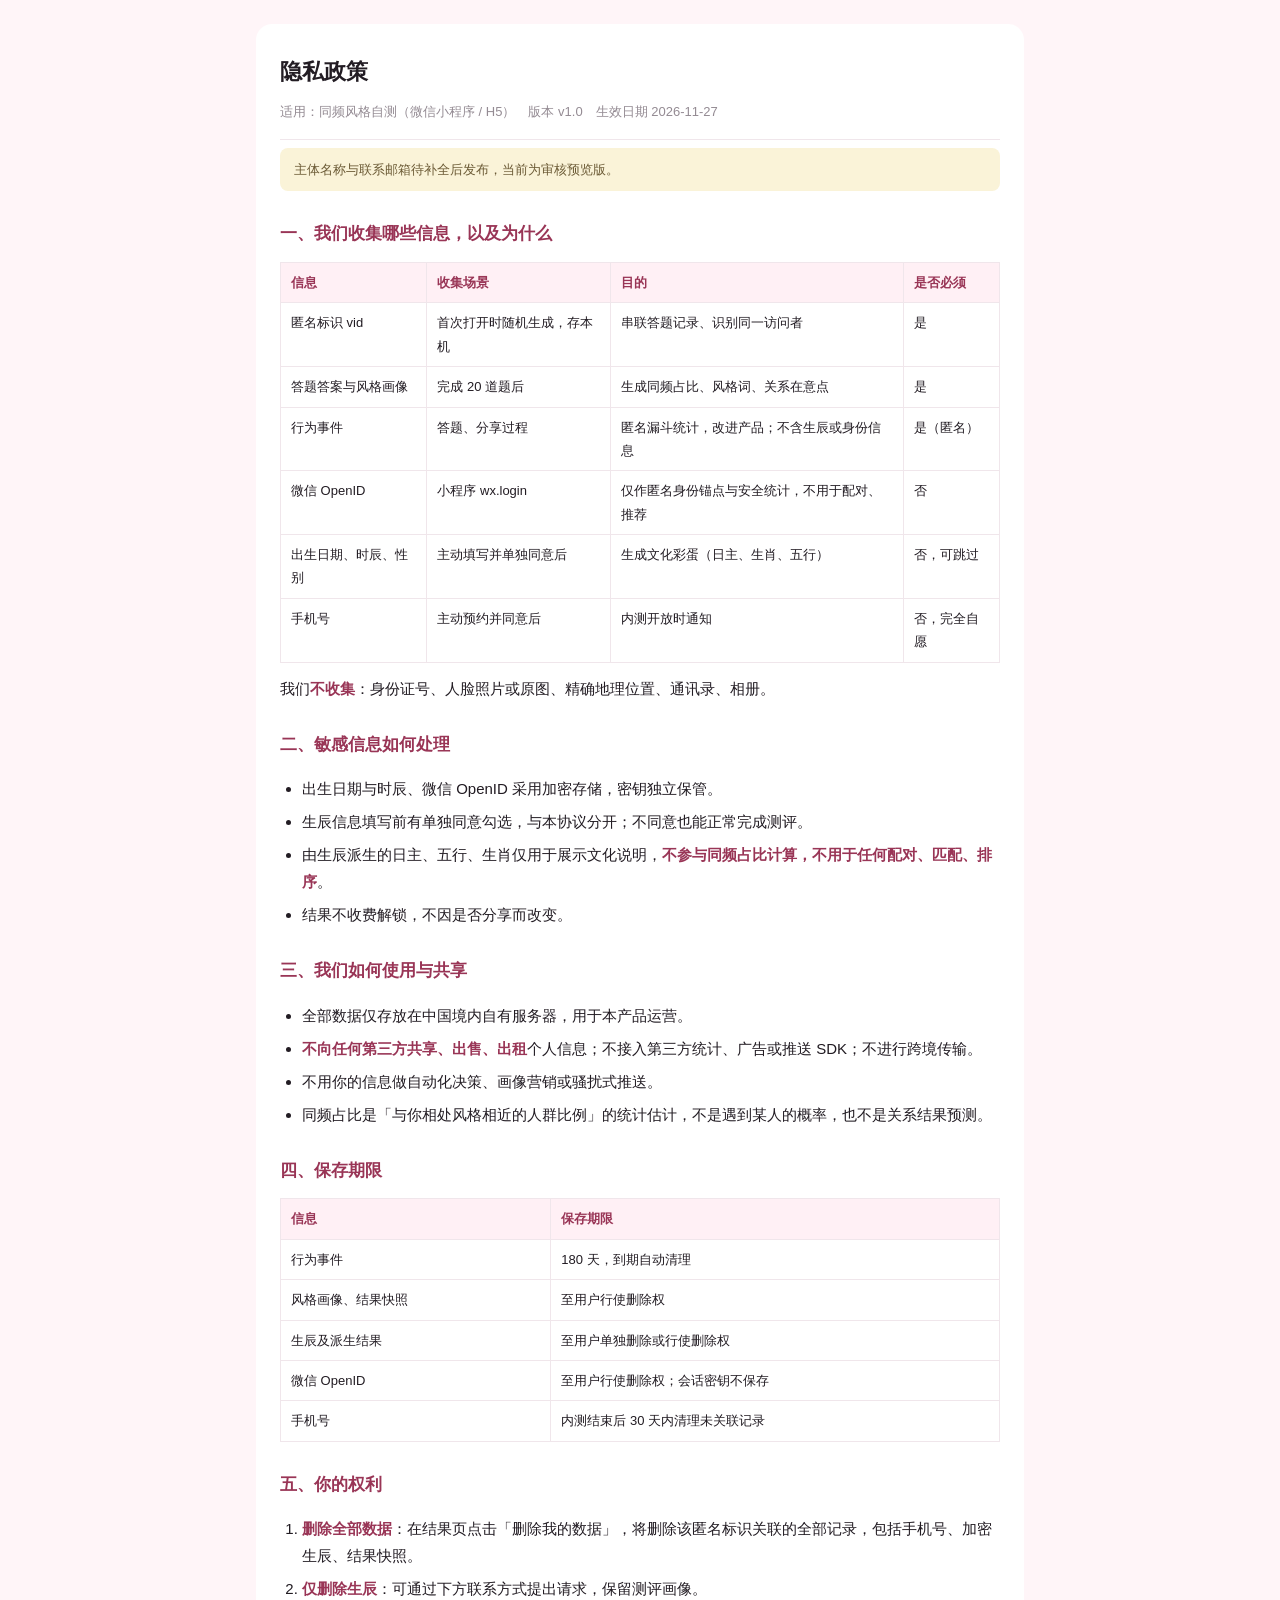
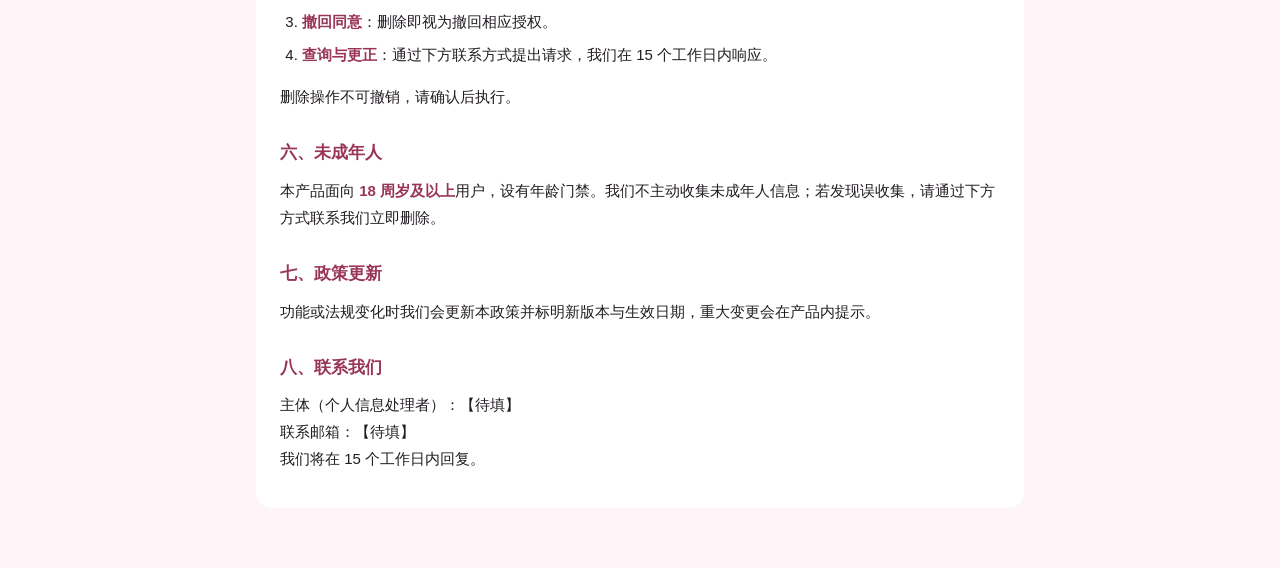
==== apps/stage0-h5/legal/privacy.html @ cea57706 "feat(legal): 补齐提审合规文档与删除权入口 - docs/privacy-policy.md / terms-of-service.md：隐私政策与用户协议正文 - docs/12-sub" ====
<!DOCTYPE html>
<html lang="zh-CN">
<head>
<meta charset="utf-8">
<meta name="viewport" content="width=device-width, initial-scale=1">
<title>隐私政策 · 同频风格自测</title>
<style>
  body { margin:0; padding:24px 18px 60px; background:#fff5f8; color:#221c23; font:15px/1.8 -apple-system,BlinkMacSystemFont,"PingFang SC","Microsoft YaHei",sans-serif; }
  main { max-width:720px; margin:0 auto; background:#fff; border-radius:16px; padding:28px 24px; }
  h1 { font-size:22px; margin:0 0 8px; }
  h2 { font-size:17px; margin:28px 0 8px; color:#993556; }
  p { margin:8px 0; }
  .meta { color:#948b93; font-size:13px; border-bottom:1px solid #f0e6eb; padding-bottom:16px; }
  table { width:100%; border-collapse:collapse; font-size:13px; margin:12px 0; }
  th,td { border:1px solid #f0e6eb; padding:8px 10px; text-align:left; vertical-align:top; }
  th { background:#fff0f5; color:#993556; }
  ol,ul { padding-left:22px; }
  li { margin:6px 0; }
  strong { color:#993556; }
  .todo { background:#faf3d8; color:#6b5a35; padding:10px 14px; border-radius:8px; font-size:13px; }
  a { color:#e63a77; }
</style>
</head>
<body>
<main>
<h1>隐私政策</h1>
<p class="meta">适用：同频风格自测（微信小程序 / H5）　版本 v1.0　生效日期 2026-11-27</p>
<p class="todo">主体名称与联系邮箱待补全后发布，当前为审核预览版。</p>

<h2>一、我们收集哪些信息，以及为什么</h2>
<table>
<tr><th>信息</th><th>收集场景</th><th>目的</th><th>是否必须</th></tr>
<tr><td>匿名标识 vid</td><td>首次打开时随机生成，存本机</td><td>串联答题记录、识别同一访问者</td><td>是</td></tr>
<tr><td>答题答案与风格画像</td><td>完成 20 道题后</td><td>生成同频占比、风格词、关系在意点</td><td>是</td></tr>
<tr><td>行为事件</td><td>答题、分享过程</td><td>匿名漏斗统计，改进产品；不含生辰或身份信息</td><td>是（匿名）</td></tr>
<tr><td>微信 OpenID</td><td>小程序 wx.login</td><td>仅作匿名身份锚点与安全统计，不用于配对、推荐</td><td>否</td></tr>
<tr><td>出生日期、时辰、性别</td><td>主动填写并单独同意后</td><td>生成文化彩蛋（日主、生肖、五行）</td><td>否，可跳过</td></tr>
<tr><td>手机号</td><td>主动预约并同意后</td><td>内测开放时通知</td><td>否，完全自愿</td></tr>
</table>
<p>我们<strong>不收集</strong>：身份证号、人脸照片或原图、精确地理位置、通讯录、相册。</p>

<h2>二、敏感信息如何处理</h2>
<ul>
<li>出生日期与时辰、微信 OpenID 采用加密存储，密钥独立保管。</li>
<li>生辰信息填写前有单独同意勾选，与本协议分开；不同意也能正常完成测评。</li>
<li>由生辰派生的日主、五行、生肖仅用于展示文化说明，<strong>不参与同频占比计算，不用于任何配对、匹配、排序</strong>。</li>
<li>结果不收费解锁，不因是否分享而改变。</li>
</ul>

<h2>三、我们如何使用与共享</h2>
<ul>
<li>全部数据仅存放在中国境内自有服务器，用于本产品运营。</li>
<li><strong>不向任何第三方共享、出售、出租</strong>个人信息；不接入第三方统计、广告或推送 SDK；不进行跨境传输。</li>
<li>不用你的信息做自动化决策、画像营销或骚扰式推送。</li>
<li>同频占比是「与你相处风格相近的人群比例」的统计估计，不是遇到某人的概率，也不是关系结果预测。</li>
</ul>

<h2>四、保存期限</h2>
<table>
<tr><th>信息</th><th>保存期限</th></tr>
<tr><td>行为事件</td><td>180 天，到期自动清理</td></tr>
<tr><td>风格画像、结果快照</td><td>至用户行使删除权</td></tr>
<tr><td>生辰及派生结果</td><td>至用户单独删除或行使删除权</td></tr>
<tr><td>微信 OpenID</td><td>至用户行使删除权；会话密钥不保存</td></tr>
<tr><td>手机号</td><td>内测结束后 30 天内清理未关联记录</td></tr>
</table>

<h2>五、你的权利</h2>
<ol>
<li><strong>删除全部数据</strong>：在结果页点击「删除我的数据」，将删除该匿名标识关联的全部记录，包括手机号、加密生辰、结果快照。</li>
<li><strong>仅删除生辰</strong>：可通过下方联系方式提出请求，保留测评画像。</li>
<li><strong>撤回同意</strong>：删除即视为撤回相应授权。</li>
<li><strong>查询与更正</strong>：通过下方联系方式提出请求，我们在 15 个工作日内响应。</li>
</ol>
<p>删除操作不可撤销，请确认后执行。</p>

<h2>六、未成年人</h2>
<p>本产品面向 <strong>18 周岁及以上</strong>用户，设有年龄门禁。我们不主动收集未成年人信息；若发现误收集，请通过下方方式联系我们立即删除。</p>

<h2>七、政策更新</h2>
<p>功能或法规变化时我们会更新本政策并标明新版本与生效日期，重大变更会在产品内提示。</p>

<h2>八、联系我们</h2>
<p>主体（个人信息处理者）：【待填】<br>联系邮箱：【待填】<br>我们将在 15 个工作日内回复。</p>
</main>
</body>
</html>
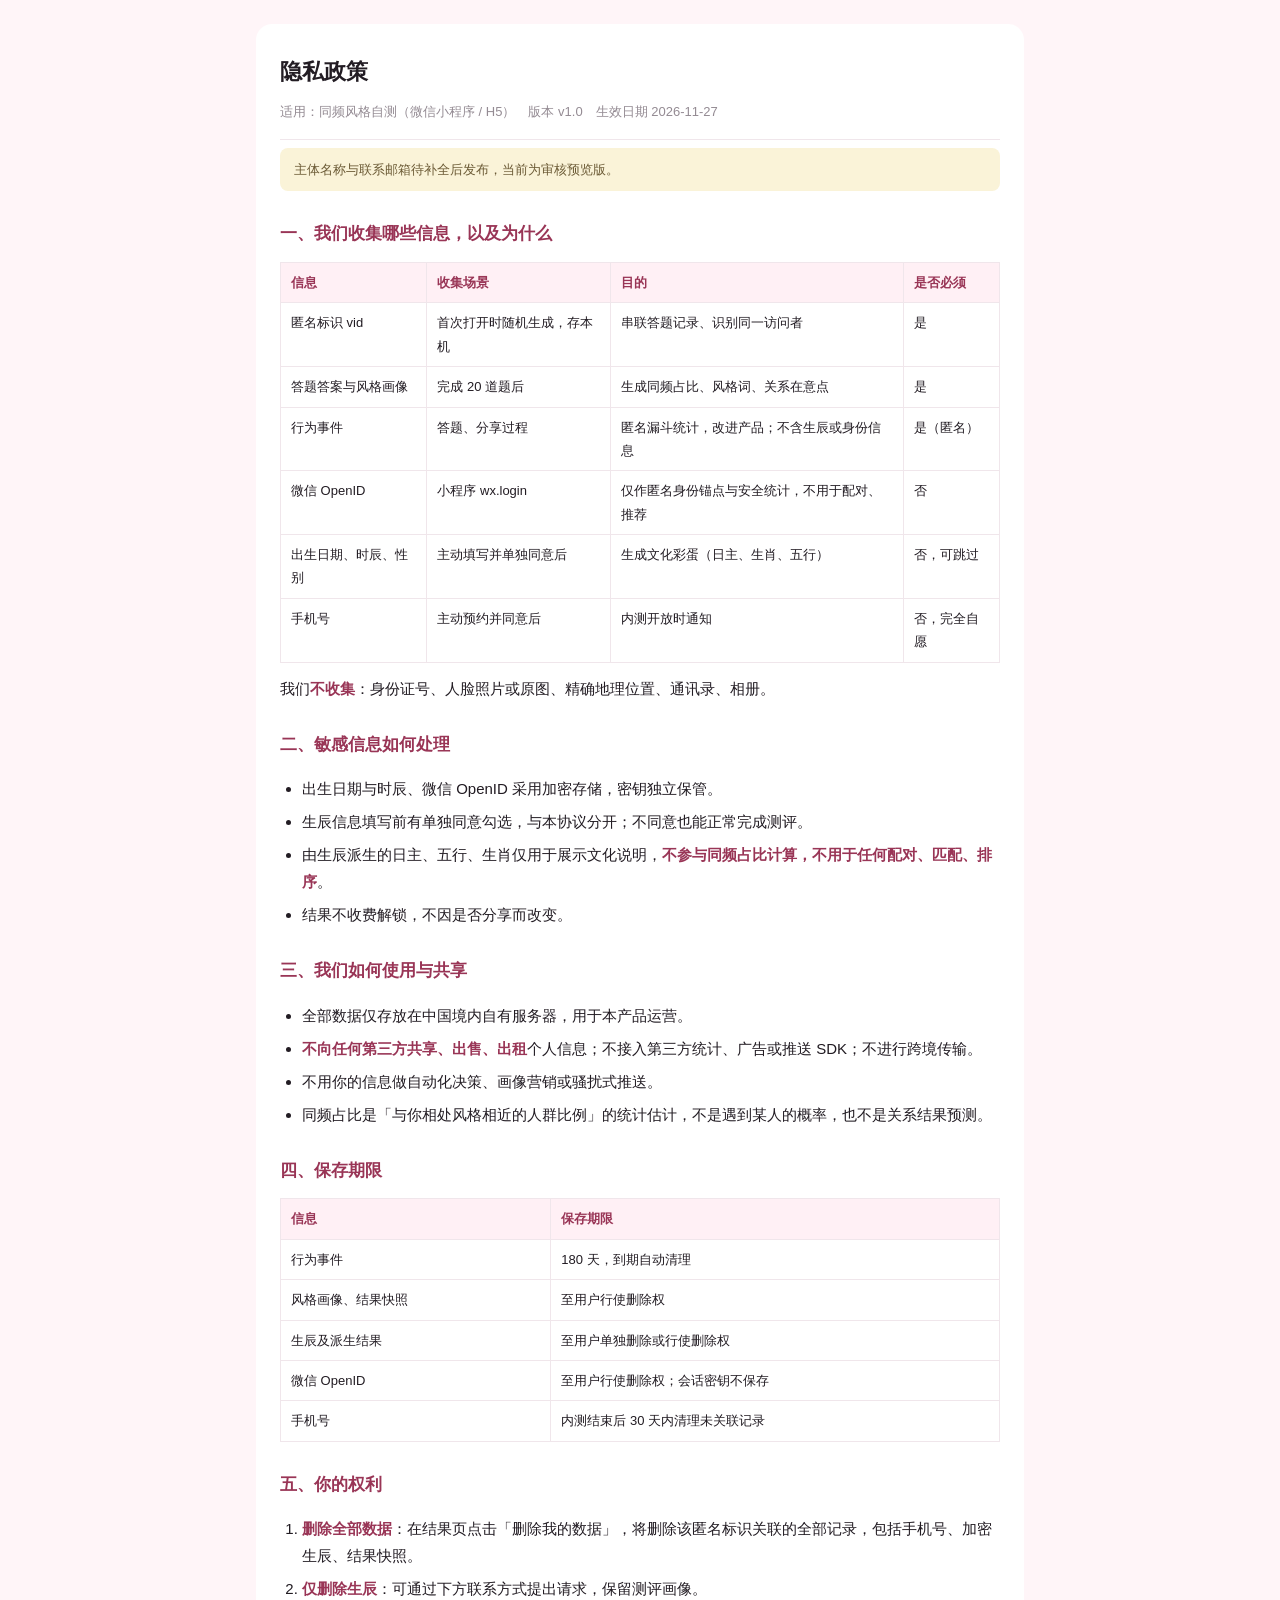
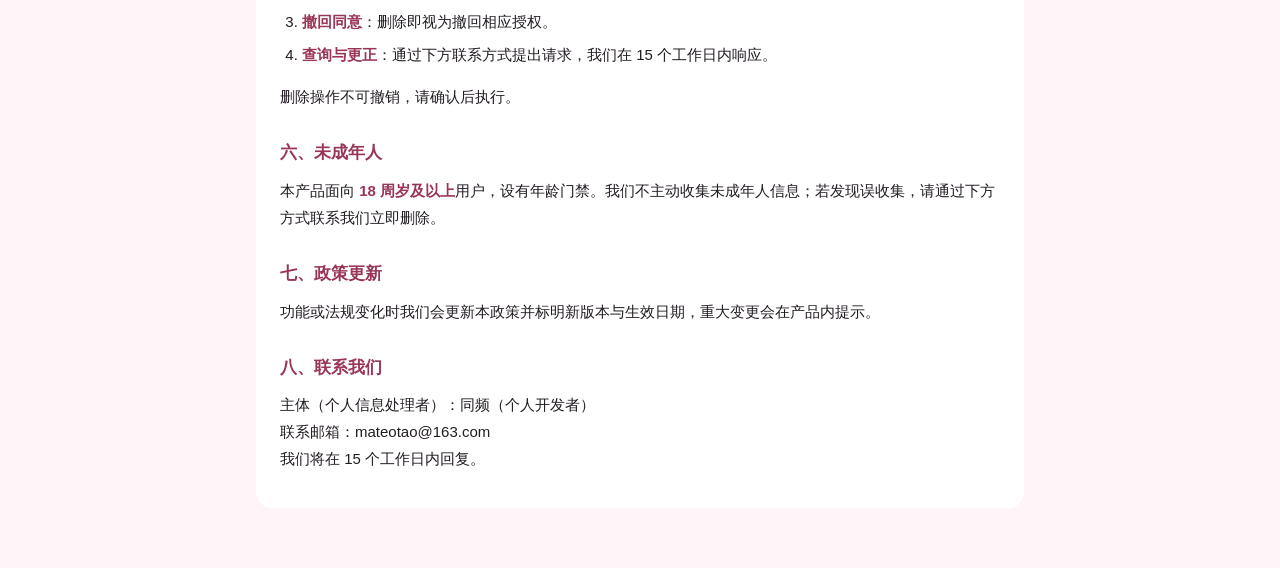
==== commit fd2ecfa8: "feat(stage1): 真机反馈修复 + 生日八字文化层 + 动物图 真机反馈: - 按钮高度 92→76rpx、字号 32→30rpx，与字号比例协调(首页/答题/结果页) - 选择题点选即自动" ====
--- a/apps/stage0-h5/legal/privacy.html
+++ b/apps/stage0-h5/legal/privacy.html
@@ -81,7 +81,7 @@
 <p>功能或法规变化时我们会更新本政策并标明新版本与生效日期，重大变更会在产品内提示。</p>
 
 <h2>八、联系我们</h2>
-<p>主体（个人信息处理者）：【待填】<br>联系邮箱：【待填】<br>我们将在 15 个工作日内回复。</p>
+<p>主体（个人信息处理者）：同频（个人开发者）<br>联系邮箱：mateotao@163.com<br>我们将在 15 个工作日内回复。</p>
 </main>
 </body>
 </html>
